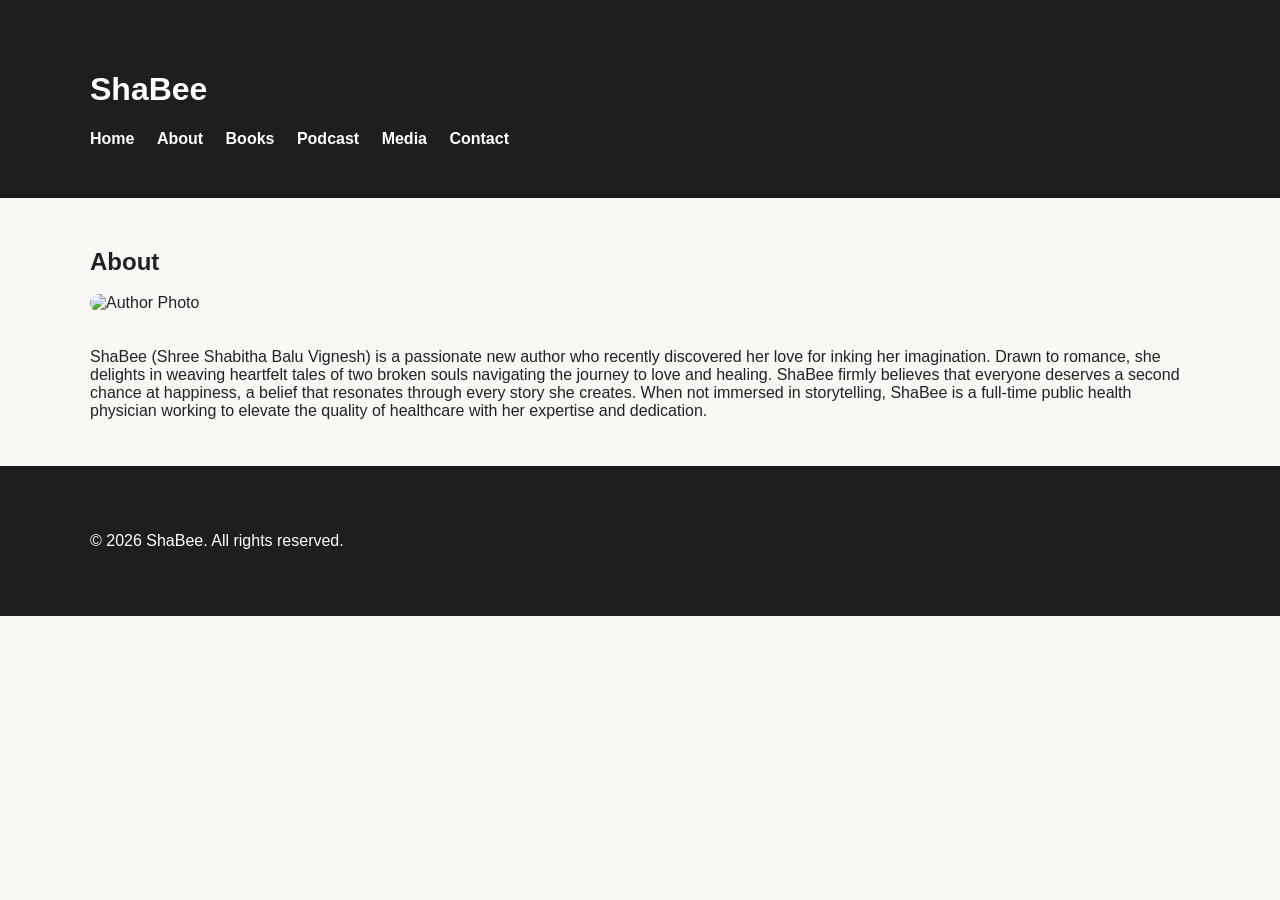
==== about.html @ 11cbb359 "Add files via upload" ====
<!DOCTYPE html>
<html lang="en">
<head>
    <meta charset="UTF-8">
    <meta name="viewport" content="width=device-width, initial-scale=1.0">
    <title>About | ShaBee</title>
    <link rel="stylesheet" href="style.css">
</head>
<body>
    <header>
        <div class="container">
            <h1>ShaBee</h1>
            <nav>
                <a href="index.html">Home</a>
                <a href="about.html">About</a>
                <a href="books.html">Books</a>
                <a href="podcast.html">Podcast</a>
                <a href="media.html">Media</a>
                <a href="contact.html">Contact</a>
            </nav>
        </div>
    </header>
    <main class="container">
        
    <section>
        <h2 class="section-title">About</h2>
       <img src="assets/author-photo.jpg" alt="Author Photo" class="author-photo">
        <p>
ShaBee (Shree Shabitha Balu Vignesh) is a passionate new author who recently discovered her love for inking her imagination. Drawn to romance, she delights in weaving heartfelt tales of two broken souls navigating the journey to love and healing. ShaBee firmly believes that everyone deserves a second chance at happiness, a belief that resonates through every story she creates. When not immersed in storytelling, ShaBee is a full-time public health physician working to elevate the quality of healthcare with her expertise and dedication.
</p>
    </section>
    
    </main>
    <footer>
        <div class="container">
            <p>&copy; 2026 ShaBee. All rights reserved.</p>
        </div>
    </footer>
</body>
</html>
---- style.css ----
body {
    font-family: Arial, sans-serif;
    margin: 0;
    padding: 0;
    background: #faf8f5;
    color: #222;
}
header, footer {
    background: #1e1e1e;
    color: white;
    padding: 20px;
}
nav a {
    color: white;
    margin-right: 18px;
    text-decoration: none;
    font-weight: bold;
}
.container {
    max-width: 1100px;
    margin: 0 auto;
    padding: 30px 20px;
}
.hero {
    padding: 50px 0;
}
.button {
    display: inline-block;
    background: #7a4b3a;
    color: white;
    padding: 12px 18px;
    text-decoration: none;
    border-radius: 8px;
    margin-top: 10px;
}
.grid {
    display: grid;
    grid-template-columns: repeat(auto-fit, minmax(260px, 1fr));
    gap: 24px;
}
.card {
    background: white;
    border-radius: 12px;
    padding: 18px;
    box-shadow: 0 2px 8px rgba(0,0,0,0.08);
}
.book-cover {
    width: 100%;
    max-height: 360px;
    object-fit: cover;
    border-radius: 10px;
}
.author-photo {
    max-width: 260px;
    border-radius: 12px;
    margin-bottom: 20px;
}
.section-title {
    margin-bottom: 18px;
}
.small-note {
    color: #666;
    font-style: italic;
}
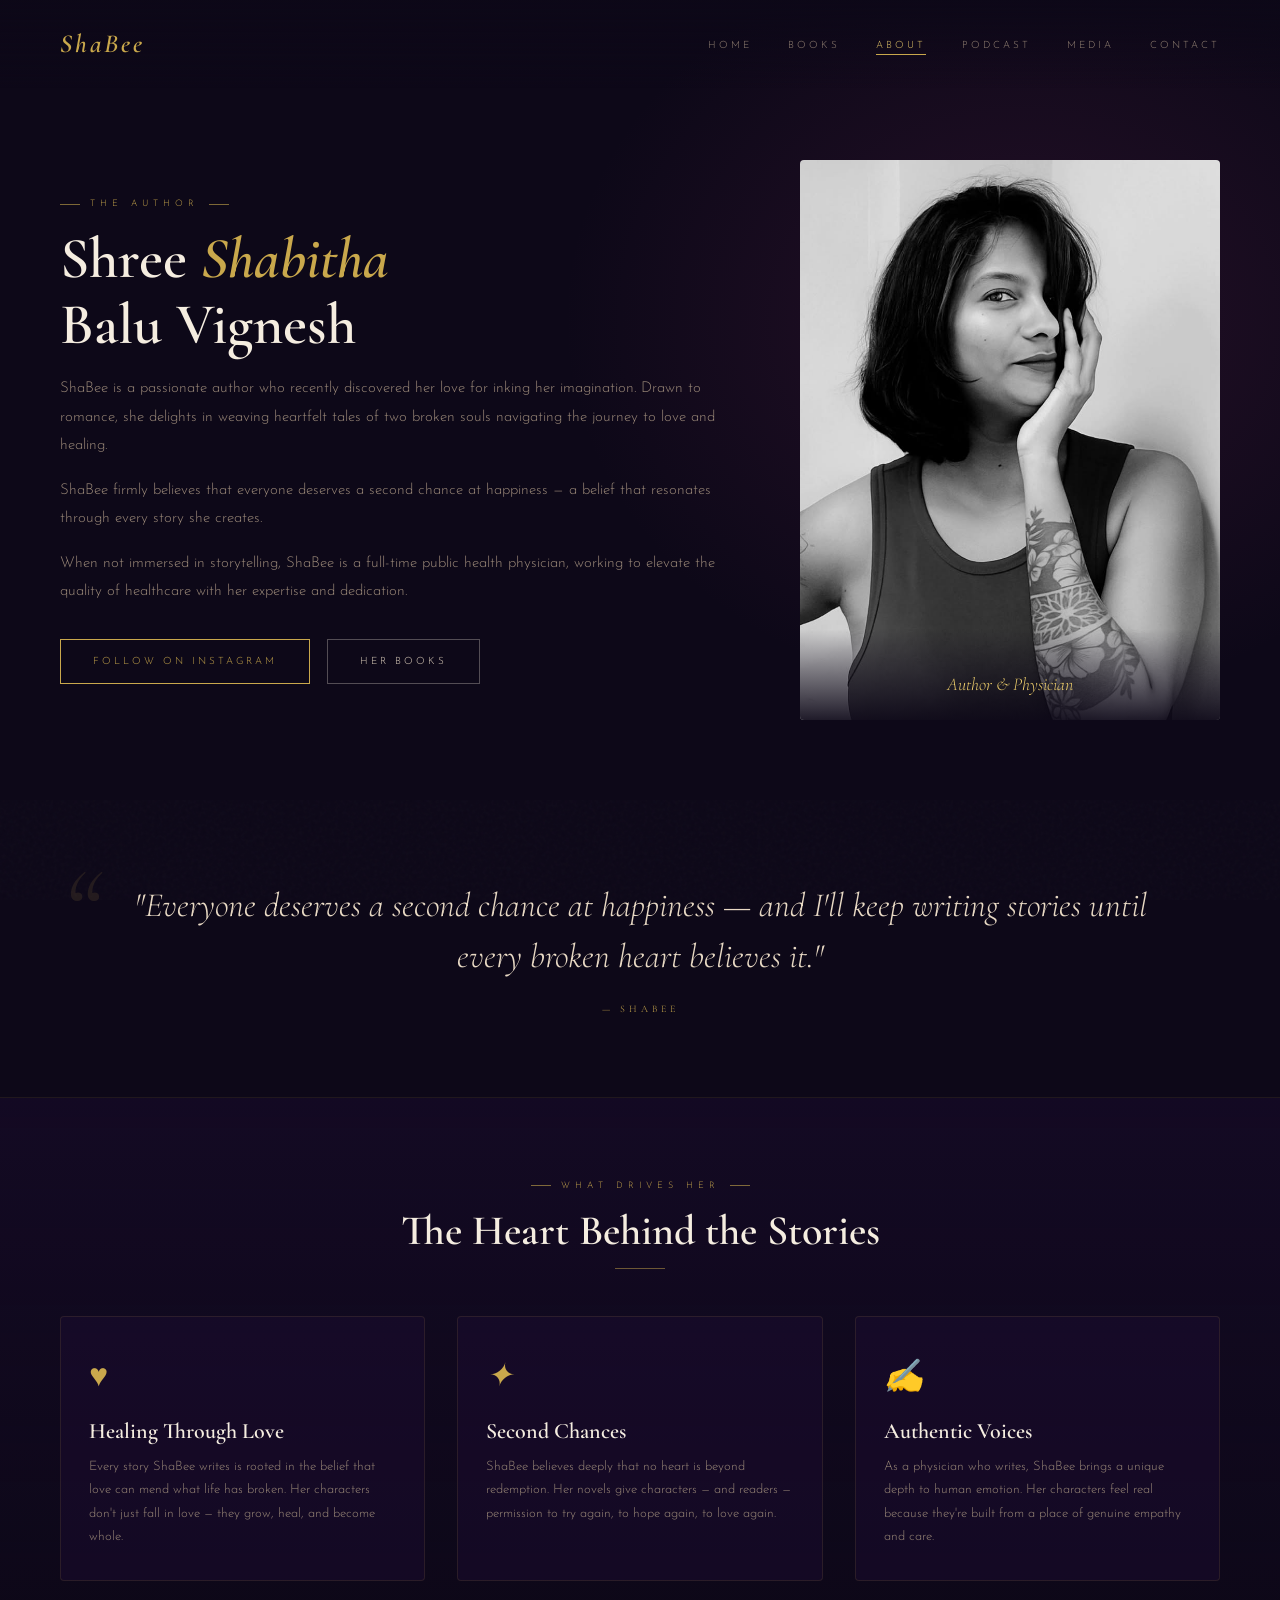
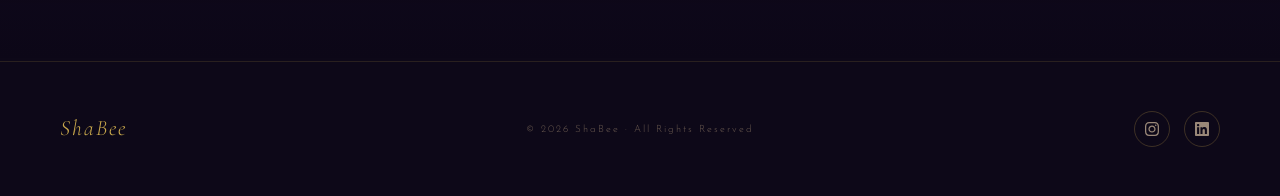
==== commit 32b9aba6: "Revamp About page with new design and details Updated the About page with new layout and content." ====
--- a/about.html
+++ b/about.html
@@ -1,40 +1,282 @@
 <!DOCTYPE html>
 <html lang="en">
 <head>
-    <meta charset="UTF-8">
-    <meta name="viewport" content="width=device-width, initial-scale=1.0">
-    <title>About | ShaBee</title>
-    <link rel="stylesheet" href="style.css">
+  <meta charset="UTF-8" />
+  <meta name="viewport" content="width=device-width, initial-scale=1.0" />
+  <title>About — ShaBee</title>
+  <link rel="stylesheet" href="style.css" />
+  <style>
+    .about-hero {
+      padding: 160px 60px 80px;
+      display: grid;
+      grid-template-columns: 1fr 420px;
+      gap: 80px;
+      align-items: center;
+      position: relative;
+      overflow: hidden;
+    }
+    .about-hero-bg {
+      position: absolute;
+      inset: 0;
+      background:
+        radial-gradient(ellipse 60% 80% at 80% 40%, rgba(123,45,94,0.22) 0%, transparent 60%),
+        var(--deep);
+    }
+    .about-hero-text { position: relative; z-index: 1; }
+    .about-hero-text h1 {
+      font-family: var(--serif);
+      font-size: 58px;
+      color: var(--cream);
+      line-height: 1.15;
+      margin-bottom: 16px;
+    }
+    .about-hero-text h1 em { color: var(--gold); font-style: italic; }
+    .about-hero-text p {
+      font-size: 15px;
+      color: var(--muted);
+      line-height: 1.9;
+      margin-bottom: 16px;
+    }
+
+    .about-photo-wrap {
+      position: relative;
+      z-index: 1;
+    }
+    .about-photo-frame {
+      position: relative;
+      border-radius: 4px;
+      overflow: hidden;
+    }
+    .about-photo-frame::before {
+      content: '';
+      position: absolute;
+      inset: -12px;
+      border: 0.5px solid rgba(201,168,76,0.2);
+      border-radius: 6px;
+      z-index: -1;
+    }
+    .about-photo-frame::after {
+      content: '';
+      position: absolute;
+      inset: -24px;
+      border: 0.5px solid rgba(201,168,76,0.08);
+      border-radius: 8px;
+      z-index: -1;
+    }
+    .about-photo-frame img {
+      width: 100%;
+      aspect-ratio: 3/4;
+      object-fit: cover;
+      display: block;
+    }
+    .about-photo-caption {
+      position: absolute;
+      bottom: 0; left: 0; right: 0;
+      background: linear-gradient(to top, rgba(13,8,24,0.9), transparent);
+      padding: 40px 24px 20px;
+      text-align: center;
+    }
+    .about-photo-caption p {
+      font-family: var(--serif);
+      font-size: 18px;
+      font-style: italic;
+      color: var(--gold-light);
+    }
+
+    /* PHILOSOPHY SECTION */
+    .philosophy {
+      padding: 80px 60px;
+      background: linear-gradient(to bottom, rgba(30,13,53,0.4), transparent);
+      border-top: 0.5px solid rgba(201,168,76,0.1);
+    }
+    .philosophy-grid {
+      display: grid;
+      grid-template-columns: repeat(3, 1fr);
+      gap: 32px;
+      margin-top: 48px;
+    }
+    .philosophy-card {
+      padding: 32px 28px;
+      border: 0.5px solid rgba(201,168,76,0.12);
+      border-radius: 4px;
+      background: rgba(30,13,53,0.4);
+      transition: border-color 0.3s;
+    }
+    .philosophy-card:hover {
+      border-color: rgba(201,168,76,0.3);
+    }
+    .philosophy-icon {
+      font-family: var(--serif);
+      font-size: 32px;
+      color: var(--gold);
+      margin-bottom: 16px;
+      font-style: italic;
+    }
+    .philosophy-card h3 {
+      font-family: var(--serif);
+      font-size: 22px;
+      color: var(--cream);
+      margin-bottom: 10px;
+    }
+    .philosophy-card p {
+      font-size: 13px;
+      color: var(--muted);
+      line-height: 1.8;
+    }
+
+    /* QUOTE SECTION */
+    .big-quote {
+      padding: 80px 120px;
+      text-align: center;
+      position: relative;
+    }
+    .big-quote blockquote {
+      font-family: var(--serif);
+      font-size: 34px;
+      font-style: italic;
+      color: var(--cream2);
+      line-height: 1.5;
+      position: relative;
+    }
+    .big-quote blockquote::before {
+      content: '\201C';
+      font-size: 120px;
+      color: rgba(201,168,76,0.12);
+      position: absolute;
+      top: -30px;
+      left: -60px;
+      font-family: var(--serif);
+      line-height: 1;
+    }
+    .big-quote cite {
+      display: block;
+      margin-top: 20px;
+      font-size: 10px;
+      letter-spacing: 4px;
+      text-transform: uppercase;
+      color: var(--gold);
+      font-style: normal;
+    }
+
+    @media (max-width: 900px) {
+      .about-hero { grid-template-columns: 1fr; padding: 140px 28px 60px; gap: 40px; }
+      .about-hero-text h1 { font-size: 42px; }
+      .about-photo-wrap { max-width: 300px; margin: 0 auto; }
+      .philosophy { padding: 60px 28px; }
+      .philosophy-grid { grid-template-columns: 1fr; }
+      .big-quote { padding: 60px 28px; }
+      .big-quote blockquote { font-size: 24px; }
+      .big-quote blockquote::before { display: none; }
+    }
+  </style>
 </head>
 <body>
-    <header>
-        <div class="container">
-            <h1>ShaBee</h1>
-            <nav>
-                <a href="index.html">Home</a>
-                <a href="about.html">About</a>
-                <a href="books.html">Books</a>
-                <a href="podcast.html">Podcast</a>
-                <a href="media.html">Media</a>
-                <a href="contact.html">Contact</a>
-            </nav>
+
+  <nav id="navbar">
+    <a href="index.html" class="nav-logo">ShaBee</a>
+    <ul class="nav-links">
+      <li><a href="index.html">Home</a></li>
+      <li><a href="books.html">Books</a></li>
+      <li><a href="about.html" class="active">About</a></li>
+      <li><a href="podcast.html">Podcast</a></li>
+      <li><a href="media.html">Media</a></li>
+      <li><a href="contact.html">Contact</a></li>
+    </ul>
+    <div class="nav-hamburger" onclick="toggleMenu()">
+      <span></span><span></span><span></span>
+    </div>
+  </nav>
+
+  <!-- HERO -->
+  <section class="about-hero">
+    <div class="about-hero-bg"></div>
+    <div class="about-hero-text">
+      <div class="eyebrow fade-up delay-1">The Author</div>
+      <h1 class="fade-up delay-2">Shree <em>Shabitha</em><br>Balu Vignesh</h1>
+      <p class="fade-up delay-3">
+        ShaBee is a passionate author who recently discovered her love for inking her imagination. Drawn to romance, she delights in weaving heartfelt tales of two broken souls navigating the journey to love and healing.
+      </p>
+      <p class="fade-up delay-4">
+        ShaBee firmly believes that everyone deserves a second chance at happiness — a belief that resonates through every story she creates.
+      </p>
+      <p class="fade-up delay-4" style="margin-top:16px;">
+        When not immersed in storytelling, ShaBee is a full-time public health physician, working to elevate the quality of healthcare with her expertise and dedication.
+      </p>
+      <div style="margin-top:32px;" class="fade-up delay-4">
+        <a href="https://www.instagram.com/shabee_novel_author/" target="_blank" class="btn btn-gold" style="margin-right:12px;">Follow on Instagram</a>
+        <a href="books.html" class="btn btn-outline">Her Books</a>
+      </div>
+    </div>
+    <div class="about-photo-wrap fade-in delay-2">
+      <div class="about-photo-frame">
+        <img src="assets/author-photo.jpg" alt="ShaBee — Author & Physician" />
+        <div class="about-photo-caption">
+          <p>Author &amp; Physician</p>
         </div>
-    </header>
-    <main class="container">
-        
-    <section>
-        <h2 class="section-title">About</h2>
-       <img src="assets/author-photo.jpg" alt="Author Photo" class="author-photo">
-        <p>
-ShaBee (Shree Shabitha Balu Vignesh) is a passionate new author who recently discovered her love for inking her imagination. Drawn to romance, she delights in weaving heartfelt tales of two broken souls navigating the journey to love and healing. ShaBee firmly believes that everyone deserves a second chance at happiness, a belief that resonates through every story she creates. When not immersed in storytelling, ShaBee is a full-time public health physician working to elevate the quality of healthcare with her expertise and dedication.
-</p>
-    </section>
-    
-    </main>
-    <footer>
-        <div class="container">
-            <p>&copy; 2026 ShaBee. All rights reserved.</p>
-        </div>
-    </footer>
+      </div>
+    </div>
+  </section>
+
+  <!-- BIG QUOTE -->
+  <section class="big-quote">
+    <blockquote>
+      "Everyone deserves a second chance at happiness — and I'll keep writing stories until every broken heart believes it."
+      <cite>— ShaBee</cite>
+    </blockquote>
+  </section>
+
+  <!-- PHILOSOPHY -->
+  <section class="philosophy">
+    <div class="eyebrow center">What Drives Her</div>
+    <h2 class="section-title">The Heart Behind the Stories</h2>
+    <div class="gold-rule"></div>
+    <div class="philosophy-grid">
+      <div class="philosophy-card fade-up delay-1">
+        <div class="philosophy-icon">♥</div>
+        <h3>Healing Through Love</h3>
+        <p>Every story ShaBee writes is rooted in the belief that love can mend what life has broken. Her characters don't just fall in love — they grow, heal, and become whole.</p>
+      </div>
+      <div class="philosophy-card fade-up delay-2">
+        <div class="philosophy-icon">✦</div>
+        <h3>Second Chances</h3>
+        <p>ShaBee believes deeply that no heart is beyond redemption. Her novels give characters — and readers — permission to try again, to hope again, to love again.</p>
+      </div>
+      <div class="philosophy-card fade-up delay-3">
+        <div class="philosophy-icon">✍</div>
+        <h3>Authentic Voices</h3>
+        <p>As a physician who writes, ShaBee brings a unique depth to human emotion. Her characters feel real because they're built from a place of genuine empathy and care.</p>
+      </div>
+    </div>
+  </section>
+
+  <footer>
+    <a href="index.html" class="footer-logo">ShaBee</a>
+    <div class="footer-center">© 2026 ShaBee · All Rights Reserved</div>
+    <div class="footer-social">
+      <a href="https://www.instagram.com/shabee_novel_author/" target="_blank" class="social-link" aria-label="Instagram">
+        <svg viewBox="0 0 24 24"><path d="M12 2.163c3.204 0 3.584.012 4.85.07 3.252.148 4.771 1.691 4.919 4.919.058 1.265.069 1.645.069 4.849 0 3.205-.012 3.584-.069 4.849-.149 3.225-1.664 4.771-4.919 4.919-1.266.058-1.644.07-4.85.07-3.204 0-3.584-.012-4.849-.07-3.26-.149-4.771-1.699-4.919-4.92-.058-1.265-.07-1.644-.07-4.849 0-3.204.013-3.583.07-4.849.149-3.227 1.664-4.771 4.919-4.919 1.266-.057 1.645-.069 4.849-.069zm0-2.163c-3.259 0-3.667.014-4.947.072-4.358.2-6.78 2.618-6.98 6.98-.059 1.281-.073 1.689-.073 4.948 0 3.259.014 3.668.072 4.948.2 4.358 2.618 6.78 6.98 6.98 1.281.058 1.689.072 4.948.072 3.259 0 3.668-.014 4.948-.072 4.354-.2 6.782-2.618 6.979-6.98.059-1.28.073-1.689.073-4.948 0-3.259-.014-3.667-.072-4.947-.196-4.354-2.617-6.78-6.979-6.98-1.281-.059-1.69-.073-4.949-.073zm0 5.838c-3.403 0-6.162 2.759-6.162 6.162s2.759 6.163 6.162 6.163 6.162-2.759 6.162-6.163c0-3.403-2.759-6.162-6.162-6.162zm0 10.162c-2.209 0-4-1.79-4-4 0-2.209 1.791-4 4-4s4 1.791 4 4c0 2.21-1.791 4-4 4zm6.406-11.845c-.796 0-1.441.645-1.441 1.44s.645 1.44 1.441 1.44c.795 0 1.439-.645 1.439-1.44s-.644-1.44-1.439-1.44z"/></svg>
+      </a>
+      <a href="https://www.linkedin.com/in/shabithaalex/" target="_blank" class="social-link" aria-label="LinkedIn">
+        <svg viewBox="0 0 24 24"><path d="M20.447 20.452h-3.554v-5.569c0-1.328-.027-3.037-1.852-3.037-1.853 0-2.136 1.445-2.136 2.939v5.667H9.351V9h3.414v1.561h.046c.477-.9 1.637-1.85 3.37-1.85 3.601 0 4.267 2.37 4.267 5.455v6.286zM5.337 7.433c-1.144 0-2.063-.926-2.063-2.065 0-1.138.92-2.063 2.063-2.063 1.14 0 2.064.925 2.064 2.063 0 1.139-.925 2.065-2.064 2.065zm1.782 13.019H3.555V9h3.564v11.452zM22.225 0H1.771C.792 0 0 .774 0 1.729v20.542C0 23.227.792 24 1.771 24h20.451C23.2 24 24 23.227 24 22.271V1.729C24 .774 23.2 0 22.222 0h.003z"/></svg>
+      </a>
+    </div>
+  </footer>
+
+  <script>
+    const navbar = document.getElementById('navbar');
+    window.addEventListener('scroll', () => { navbar.classList.toggle('scrolled', window.scrollY > 60); });
+    function toggleMenu() {
+      const links = document.querySelector('.nav-links');
+      links.style.display = links.style.display === 'flex' ? 'none' : 'flex';
+      links.style.flexDirection = 'column';
+      links.style.position = 'absolute';
+      links.style.top = '70px';
+      links.style.left = '0';
+      links.style.right = '0';
+      links.style.background = 'rgba(13,8,24,0.98)';
+      links.style.padding = '24px';
+      links.style.gap = '20px';
+    }
+  </script>
 </body>
 </html>
--- a/style.css
+++ b/style.css
@@ -1,65 +1,310 @@
-
-body {
-    font-family: Arial, sans-serif;
-    margin: 0;
-    padding: 0;
-    background: #faf8f5;
-    color: #222;
-}
-header, footer {
-    background: #1e1e1e;
-    color: white;
-    padding: 20px;
-}
-nav a {
-    color: white;
-    margin-right: 18px;
-    text-decoration: none;
-    font-weight: bold;
-}
-.container {
-    max-width: 1100px;
-    margin: 0 auto;
-    padding: 30px 20px;
-}
-.hero {
-    padding: 50px 0;
-}
-.button {
-    display: inline-block;
-    background: #7a4b3a;
-    color: white;
-    padding: 12px 18px;
-    text-decoration: none;
-    border-radius: 8px;
-    margin-top: 10px;
-}
-.grid {
-    display: grid;
-    grid-template-columns: repeat(auto-fit, minmax(260px, 1fr));
-    gap: 24px;
-}
-.card {
-    background: white;
-    border-radius: 12px;
-    padding: 18px;
-    box-shadow: 0 2px 8px rgba(0,0,0,0.08);
-}
-.book-cover {
-    width: 100%;
-    max-height: 360px;
-    object-fit: cover;
-    border-radius: 10px;
-}
-.author-photo {
-    max-width: 260px;
-    border-radius: 12px;
-    margin-bottom: 20px;
-}
-.section-title {
-    margin-bottom: 18px;
-}
-.small-note {
-    color: #666;
-    font-style: italic;
-}
+@import url('https://fonts.googleapis.com/css2?family=Cormorant+Garamond:ital,wght@0,300;0,400;0,600;0,700;1,300;1,400;1,600&family=Josefin+Sans:wght@300;400;600&display=swap');
+
+/* ===== RESET & BASE ===== */
+*, *::before, *::after { box-sizing: border-box; margin: 0; padding: 0; }
+
+:root {
+  --deep: #0d0818;
+  --plum: #1e0d35;
+  --plum2: #2a1245;
+  --rose: #7b2d5e;
+  --rose-light: #c4527e;
+  --gold: #c9a84c;
+  --gold-light: #e8c96a;
+  --cream: #f5ede0;
+  --cream2: #e8d9c4;
+  --muted: #9a8878;
+  --muted2: #6a5a50;
+  --serif: 'Cormorant Garamond', Georgia, serif;
+  --sans: 'Josefin Sans', sans-serif;
+}
+
+html { scroll-behavior: smooth; }
+
+body {
+  background: var(--deep);
+  color: var(--cream);
+  font-family: var(--sans);
+  font-weight: 300;
+  font-size: 16px;
+  line-height: 1.7;
+  overflow-x: hidden;
+}
+
+/* ===== NOISE TEXTURE OVERLAY ===== */
+body::before {
+  content: '';
+  position: fixed;
+  inset: 0;
+  background-image: url("data:image/svg+xml,%3Csvg viewBox='0 0 256 256' xmlns='http://www.w3.org/2000/svg'%3E%3Cfilter id='noise'%3E%3CfeTurbulence type='fractalNoise' baseFrequency='0.9' numOctaves='4' stitchTiles='stitch'/%3E%3C/filter%3E%3Crect width='100%25' height='100%25' filter='url(%23noise)' opacity='0.04'/%3E%3C/svg%3E");
+  pointer-events: none;
+  z-index: 0;
+  opacity: 0.6;
+}
+
+/* ===== NAVIGATION ===== */
+nav {
+  position: fixed;
+  top: 0; left: 0; right: 0;
+  z-index: 100;
+  display: flex;
+  justify-content: space-between;
+  align-items: center;
+  padding: 22px 60px;
+  background: linear-gradient(to bottom, rgba(13,8,24,0.98), rgba(13,8,24,0));
+  transition: background 0.4s;
+}
+
+nav.scrolled {
+  background: rgba(13,8,24,0.97);
+  border-bottom: 0.5px solid rgba(201,168,76,0.2);
+}
+
+.nav-logo {
+  font-family: var(--serif);
+  font-size: 26px;
+  font-weight: 600;
+  color: var(--gold);
+  letter-spacing: 3px;
+  text-decoration: none;
+  font-style: italic;
+}
+
+.nav-links {
+  display: flex;
+  gap: 36px;
+  list-style: none;
+  align-items: center;
+}
+
+.nav-links a {
+  font-size: 10px;
+  letter-spacing: 3px;
+  text-transform: uppercase;
+  color: var(--muted);
+  text-decoration: none;
+  transition: color 0.3s;
+  position: relative;
+}
+
+.nav-links a::after {
+  content: '';
+  position: absolute;
+  bottom: -4px;
+  left: 0; right: 0;
+  height: 0.5px;
+  background: var(--gold);
+  transform: scaleX(0);
+  transition: transform 0.3s;
+}
+
+.nav-links a:hover, .nav-links a.active {
+  color: var(--gold-light);
+}
+
+.nav-links a:hover::after, .nav-links a.active::after {
+  transform: scaleX(1);
+}
+
+.nav-hamburger {
+  display: none;
+  flex-direction: column;
+  gap: 5px;
+  cursor: pointer;
+}
+
+.nav-hamburger span {
+  display: block;
+  width: 24px;
+  height: 1px;
+  background: var(--gold);
+}
+
+/* ===== SECTION UTILITIES ===== */
+section { position: relative; z-index: 1; }
+
+.eyebrow {
+  font-size: 9px;
+  letter-spacing: 5px;
+  text-transform: uppercase;
+  color: var(--gold);
+  margin-bottom: 14px;
+  display: flex;
+  align-items: center;
+  gap: 10px;
+}
+
+.eyebrow::before, .eyebrow::after {
+  content: '';
+  display: inline-block;
+  width: 20px;
+  height: 0.5px;
+  background: var(--gold);
+  opacity: 0.6;
+}
+
+.eyebrow.center { justify-content: center; }
+
+h1, h2, h3 {
+  font-family: var(--serif);
+  font-weight: 600;
+  line-height: 1.15;
+}
+
+.section-title {
+  font-family: var(--serif);
+  font-size: 42px;
+  color: var(--cream);
+  text-align: center;
+  margin-bottom: 12px;
+}
+
+.gold-rule {
+  width: 50px;
+  height: 0.5px;
+  background: var(--gold);
+  margin: 0 auto 48px;
+  opacity: 0.5;
+}
+
+/* ===== BUTTONS ===== */
+.btn {
+  display: inline-block;
+  padding: 13px 32px;
+  font-family: var(--sans);
+  font-size: 10px;
+  letter-spacing: 3px;
+  text-transform: uppercase;
+  text-decoration: none;
+  transition: all 0.3s;
+  cursor: pointer;
+}
+
+.btn-gold {
+  border: 1px solid var(--gold);
+  color: var(--gold);
+  background: transparent;
+}
+
+.btn-gold:hover {
+  background: var(--gold);
+  color: var(--deep);
+}
+
+.btn-outline {
+  border: 0.5px solid rgba(245,237,224,0.3);
+  color: var(--cream2);
+  background: transparent;
+}
+
+.btn-outline:hover {
+  border-color: var(--cream);
+  color: var(--cream);
+}
+
+/* ===== FOOTER ===== */
+footer {
+  background: var(--deep);
+  border-top: 0.5px solid rgba(201,168,76,0.15);
+  padding: 48px 60px;
+  display: grid;
+  grid-template-columns: 1fr auto 1fr;
+  align-items: center;
+  gap: 32px;
+  position: relative;
+  z-index: 1;
+}
+
+.footer-logo {
+  font-family: var(--serif);
+  font-size: 22px;
+  font-style: italic;
+  color: var(--gold);
+  letter-spacing: 2px;
+  text-decoration: none;
+}
+
+.footer-center {
+  text-align: center;
+  font-size: 10px;
+  letter-spacing: 2px;
+  color: var(--muted2);
+}
+
+.footer-social {
+  display: flex;
+  justify-content: flex-end;
+  gap: 14px;
+}
+
+.social-link {
+  width: 36px;
+  height: 36px;
+  border: 0.5px solid rgba(201,168,76,0.25);
+  border-radius: 50%;
+  display: flex;
+  align-items: center;
+  justify-content: center;
+  text-decoration: none;
+  transition: all 0.3s;
+}
+
+.social-link:hover {
+  border-color: var(--gold);
+  background: rgba(201,168,76,0.1);
+}
+
+.social-link svg {
+  width: 14px;
+  height: 14px;
+  fill: var(--muted);
+  transition: fill 0.3s;
+}
+
+.social-link:hover svg { fill: var(--gold); }
+
+/* ===== ANIMATIONS ===== */
+@keyframes fadeUp {
+  from { opacity: 0; transform: translateY(30px); }
+  to { opacity: 1; transform: translateY(0); }
+}
+
+@keyframes fadeIn {
+  from { opacity: 0; }
+  to { opacity: 1; }
+}
+
+@keyframes float {
+  0%, 100% { transform: translateY(0px); }
+  50% { transform: translateY(-10px); }
+}
+
+.fade-up { animation: fadeUp 0.9s ease forwards; }
+.fade-in { animation: fadeIn 1.2s ease forwards; }
+
+.delay-1 { animation-delay: 0.1s; opacity: 0; }
+.delay-2 { animation-delay: 0.25s; opacity: 0; }
+.delay-3 { animation-delay: 0.4s; opacity: 0; }
+.delay-4 { animation-delay: 0.55s; opacity: 0; }
+
+/* ===== DECORATIVE ORBS ===== */
+.orb {
+  position: absolute;
+  border-radius: 50%;
+  pointer-events: none;
+  filter: blur(80px);
+}
+
+.orb-rose { background: radial-gradient(circle, rgba(123,45,94,0.35), transparent 70%); }
+.orb-gold { background: radial-gradient(circle, rgba(201,168,76,0.18), transparent 70%); }
+.orb-plum { background: radial-gradient(circle, rgba(42,18,69,0.5), transparent 70%); }
+
+/* ===== MOBILE ===== */
+@media (max-width: 768px) {
+  nav { padding: 18px 24px; }
+  .nav-links { display: none; }
+  .nav-hamburger { display: flex; }
+  footer { grid-template-columns: 1fr; text-align: center; padding: 36px 24px; }
+  .footer-social { justify-content: center; }
+  .section-title { font-size: 32px; }
+}
